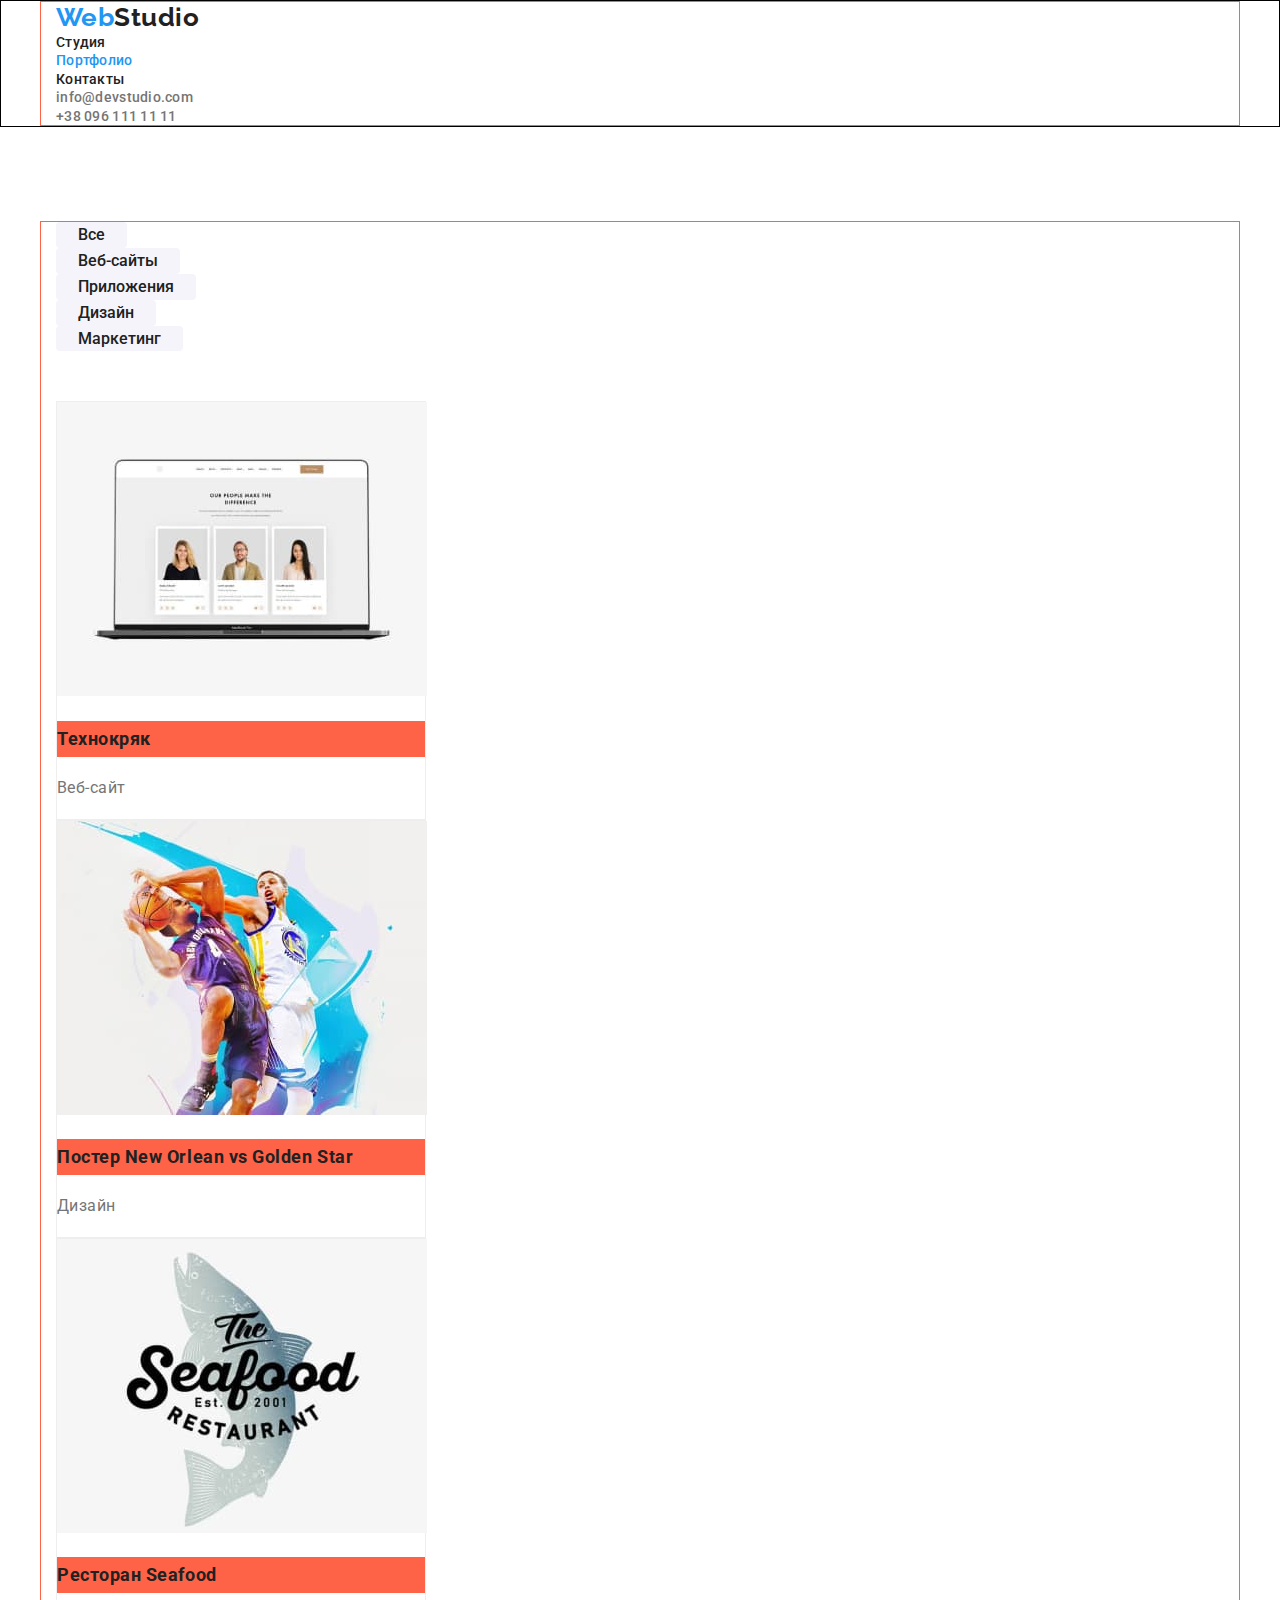
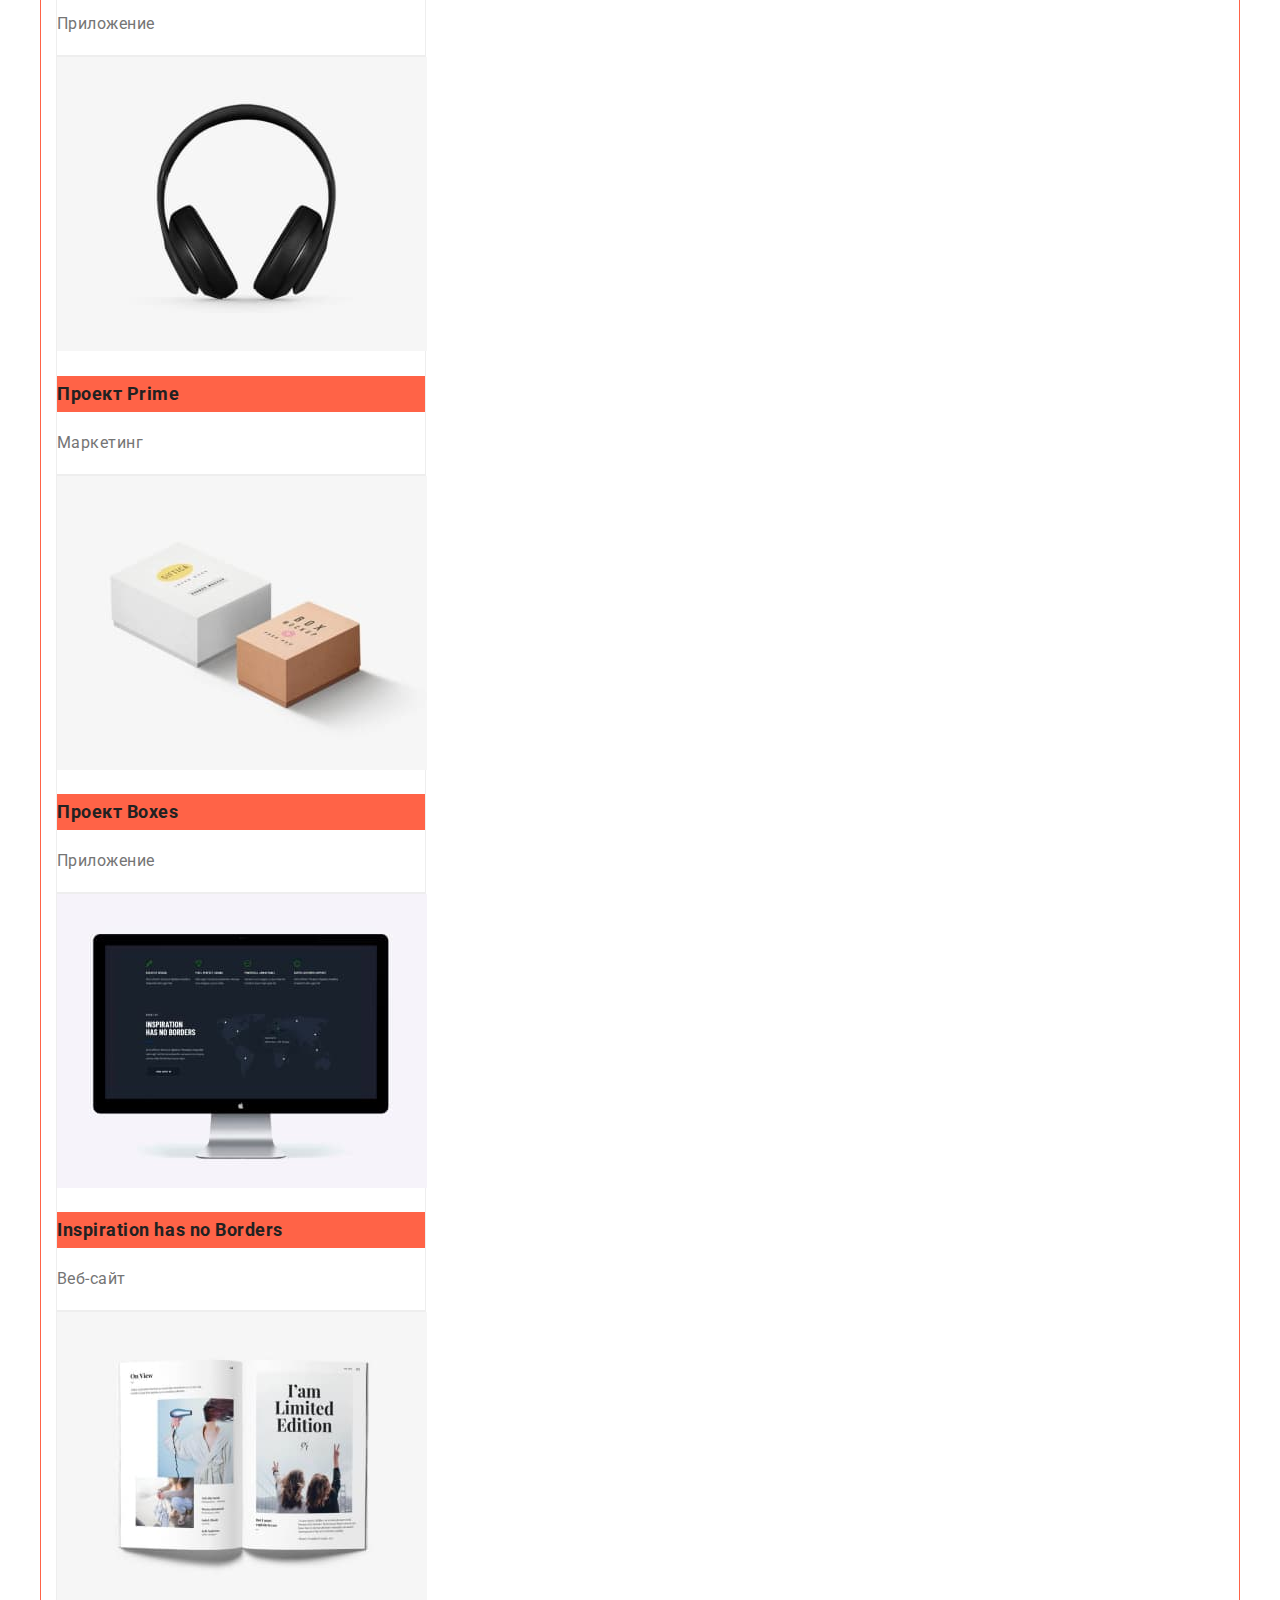
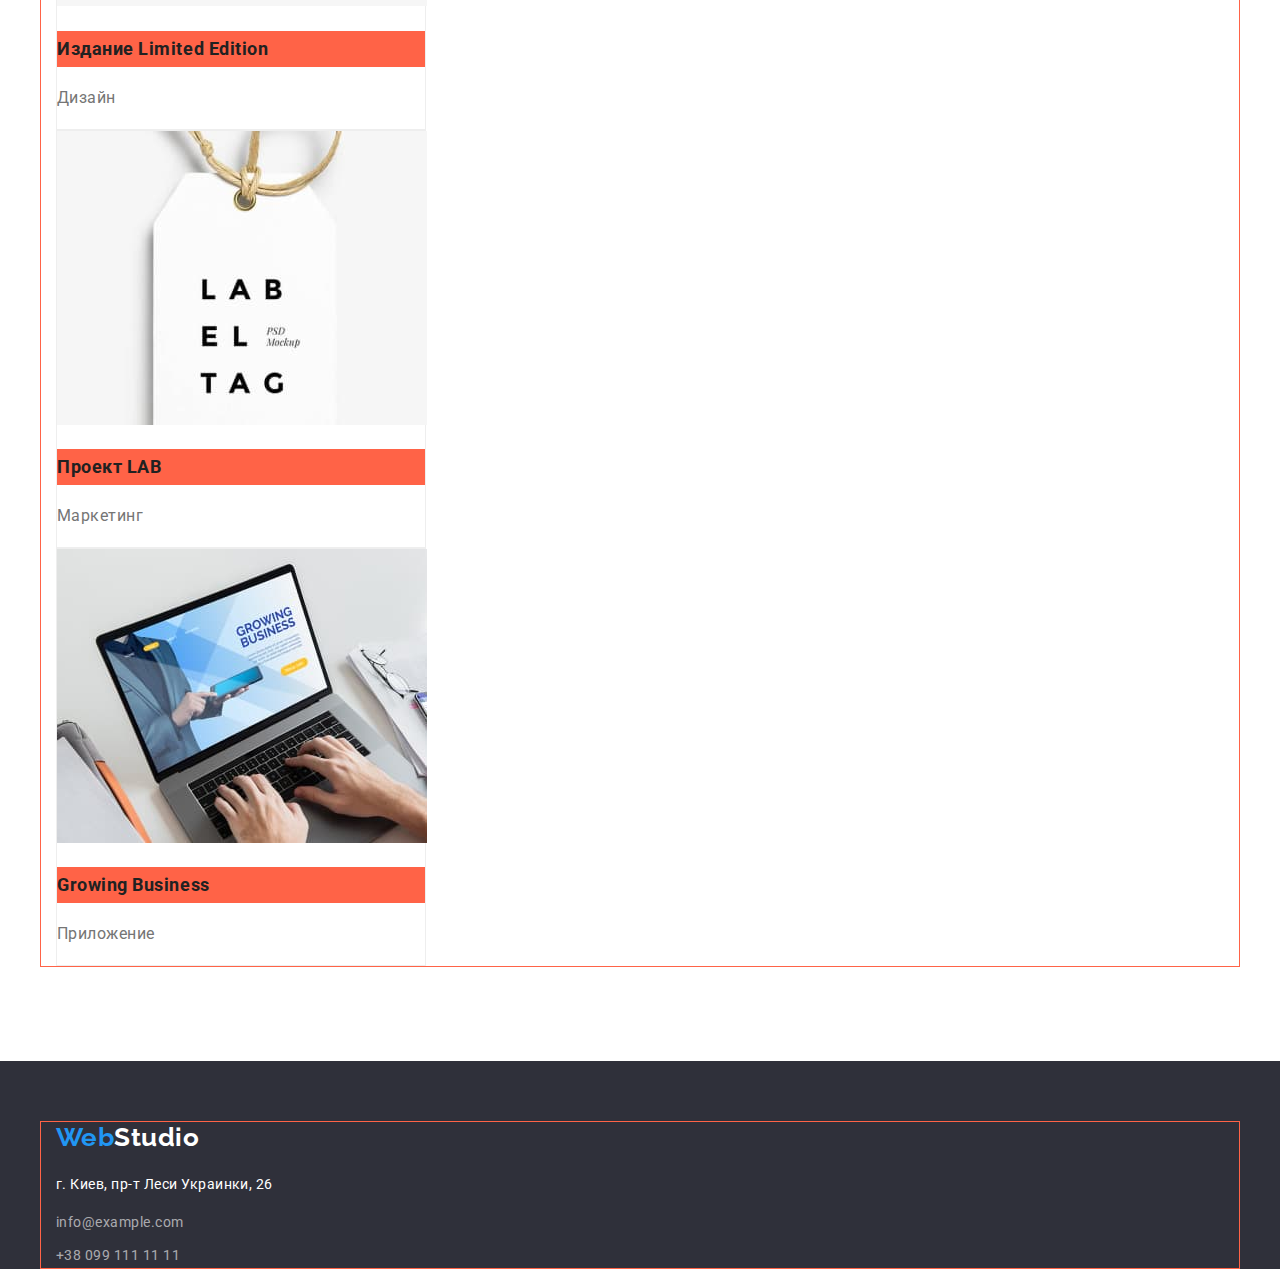
==== portfolio.html @ c195ea08 "Without flexbox" ====
<!DOCTYPE html>
<html lang="ru">
  <head>
    <meta charset="UTF-8" />
    <meta http-equiv="X-UA-Compatible" content="IE=edge" />
    <meta name="viewport" content="width=device-width, initial-scale=1.0" />
    <title>Document</title>
    <link rel="stylesheet" href="./css/styles.css" />
    <link
      href="https://fonts.googleapis.com/css2?family=Raleway:wght@700&family=Roboto:wght@400;500;700;900&display=swap"
      rel="stylesheet"
    />
    <link
      rel="stylesheet"
      href="https://cdnjs.cloudflare.com/ajax/libs/modern-normalize/1.1.0/modern-normalize.min.css"
    />
  </head>
  <body class="page-body">
    <header class="page-header">
      <div class="container">
        <nav>
          <a class="header-logo" href=""><span class="logo-blue">Web</span>Studio</a>
          <ul class="none-style-list">
            <li><a href="./index.html" class="nav-link">Студия</a></li>
            <li><a href="./portfolio.html" class="nav-link-current">Портфолио</a></li>
            <li><a href="" class="nav-link">Контакты</a></li>
          </ul>
        </nav>
        <ul class="none-style-list">
          <li><a class="header-contact" href="mailto:info@devstudio.com">info@devstudio.com</a></li>
          <li><a class="header-contact" href="tel:+380961111111">+38 096 111 11 11</a></li>
        </ul>
      </div>
    </header>
    <main>
      <section class="section">
        <div class="container">
          <ul class="none-style-list">
            <li><button type="button" class="button-portfolio">Все</button></li>
            <li><button type="button" class="button-portfolio">Веб-сайты</button></li>
            <li><button type="button" class="button-portfolio">Приложения</button></li>
            <li><button type="button" class="button-portfolio">Дизайн</button></li>
            <li><button type="button" class="button-portfolio">Маркетинг</button></li>
          </ul>
          <ul class="portfolio-list">
            <li class="portfolio-list-item">
              <a class="portfolio-link" href=""
                ><img src="./images/projects/techcrack.jpg" alt="project1" width="370" />
                <h3 class="portfolio-title">Технокряк</h3>
                <p class="portfolio-text">Веб-сайт</p></a
              >
            </li>
            <li class="portfolio-list-item">
              <a class="portfolio-link" href=""
                ><img
                  src="./images/projects/new-orlean-vs-golden-star.jpg"
                  alt="project2"
                  width="370"
                />
                <h3 class="portfolio-title">Постер New Orlean vs Golden Star</h3>
                <p class="portfolio-text">Дизайн</p></a
              >
            </li>
            <li class="portfolio-list-item">
              <a class="portfolio-link" href=""
                ><img src="./images/projects/seafood.jpg" alt="project3" width="370" />
                <h3 class="portfolio-title">Ресторан Seafood</h3>
                <p class="portfolio-text">Приложение</p>
              </a>
            </li>
            <li class="portfolio-list-item"> 
              <a class="portfolio-link" href=""
                ><img src="./images/projects/prime.jpg" alt="project4" width="370" />
                <h3 class="portfolio-title">Проект Prime</h3>
                <p class="portfolio-text">Маркетинг</p></a
              >
            </li>
            <li class="portfolio-list-item">
              <a class="portfolio-link" href=""
                ><img src="./images/projects/boxes.jpg" alt="project5" width="370" />
                <h3 class="portfolio-title">Проект Boxes</h3>
                <p class="portfolio-text">Приложение</p></a
              >
            </li>
            <li class="portfolio-list-item">
              <a class="portfolio-link" href=""
                ><img
                  src="./images/projects/inspiration-has-no-borders.jpg"
                  alt="project6"
                  width="370"
                />
                <h3 class="portfolio-title">Inspiration has no Borders</h3>
                <p class="portfolio-text">Веб-сайт</p></a
              >
            </li>
            <li class="portfolio-list-item">
              <a class="portfolio-link" href=""
                ><img src="./images/projects/limited-edition.jpg" alt="project7" width="370" />
                <h3 class="portfolio-title">Издание Limited Edition</h3>
                <p class="portfolio-text">Дизайн</p></a
              >
            </li>
            <li class="portfolio-list-item">
              <a class="portfolio-link" href=""
                ><img src="./images/projects/lab.jpg" alt="project8" width="370" />
                <h3 class="portfolio-title">Проект LAB</h3>
                <p class="portfolio-text">Маркетинг</p></a
              >
            </li>
            <li class="portfolio-list-item">
              <a class="portfolio-link" href=""
                ><img src="./images/projects/growing-busines.jpg" alt="project9" width="370" />
                <h3 class="portfolio-title">Growing Business</h3>
                <p class="portfolio-text">Приложение</p></a
              >
            </li>
          </ul>
        </div>
      </section>
    </main>
    <footer class="footer">
      <div class="container">
        <a class="footer-logo" href=""><span class="logo-blue">Web</span>Studio</a>
        <address class="footer-adress">
          <p>г. Киев, пр-т Леси Украинки, 26</p>
          <ul class="footer-list">
            <li class="footer-list-item">
              <a href="mailto:info@example.com" class="footer-adress-contact">info@example.com</a>
            </li>
            <li class="footer-list-item">
              <a href="tel:+380991111111" class="footer-adress-contact">+38 099 111 11 11</a>
            </li>
          </ul>
        </address>
    </footer>
  </body>
</html>
---- css/styles.css ----
/* основний колір тексту 212121 */
/* колір посилань та параграфів 757575 */
/* колір акценту 2196F3 */
/* колір кнопки 188CE8 */
/* текст в мейні та футері FFFFFF */
/* колір фону мейна та футера 2F303A */
/* колір фону секція 2 F5F4FA */
:root{
    --primary-text-color: #212121;
    --secondary-text-color: #757575;
    --accent-color: #2196F3;
    --negative-color: #fff;
    --dark-background: #2F303A;
    --footer-opacity: rgba(255, 255, 255, 0.6);
    --button-hover: #188CE8;
    --light-background: #f5f4fa;
}

/* global */
.page-body {
    font-family: Roboto, sans-serif;
    letter-spacing: 0.03em;
      
    background-color: var(--negative-color);
    color: var(--primary-text-color);
}

.container,
.container-work{
    margin: 0 auto;
    width: 1200px;
    padding-left: 15px;
    padding-right: 15px;
    border: 1px solid tomato;
}

.none-style-list,
.work-list,
.team-list,
.footer-list,
.portfolio-list{
    margin: 0px 0px;
    padding: 0px 0px;
    list-style: none;
}

.section,
.team-section{
    padding-top: 94px;
    padding-bottom: 94px;
}

/* header */
.page-header{
    border: 1px solid #000000;
}

.header-logo,
.footer-logo {
    font-family: 'Raleway';
    font-weight: 700;
    font-size: 26px;
    line-height: 1.19;
    color: var(--primary-text-color);
    text-decoration: none;    
}

.logo-blue {
    color: var(--accent-color);
}

.nav-link,
.nav-link-current {
    font-weight: 500;
    font-size: 14px;
    line-height: 1.14;
    letter-spacing: 0.02em;
    color: var(--primary-text-color);
    text-decoration: none;
}

.header-contact {
    font-weight: 500;
    font-size: 14px;
    line-height: 1.14;
    letter-spacing: 0.02em;
    color: var(--secondary-text-color);
    text-decoration: none;
}

.nav-link:hover, 
.nav-link:focus,
.header-contact:hover,
.header-contact:focus,
.nav-link-current{
    color: var(--accent-color);
}

/*main*/
.hero{
        background-color: var(--dark-background);
        height: 600px;
}

.container-hero{
    margin: auto;
    width: 696px;
    text-align: center;
    border: 1px solid tomato;
}

.hero-title{
    margin-top: 200px;
    margin-bottom: 0px;

    font-weight: 900;
    font-size: 44px;
    line-height: 1.36;
    letter-spacing: 0.06em;
    text-transform: uppercase;
    color: var(--negative-color)
}

.button-studio{
    padding: 10px 32px;
    margin-top: 30px;
    box-shadow: 0px 4px 4px rbga(0, 0, 0, 0.15);
    border-radius: 4px;
    border-color: var(--accent-color);

    font-weight: 700;
    font-size: 16px;
    line-height: 1.87;
    letter-spacing: 0.06em;
    color: var(--negative-color);
    background-color: var(--accent-color);
    cursor: pointer;
}

.button-studio:hover,
.button-studio:focus{
    background-color: var(--button-hover);
    border-color: var(--button-hover);
}

/* section лозунги */

.container-work{
    padding-top: 94px ;
}

.features-title{
    margin: 0px;

    font-weight: 700;
    font-size: 14px;
    line-height: 1.2;
    text-transform: uppercase;
}

.features-text{
    margin-bottom: 0px;
    margin-top: 10px;
    width: 270px;

    font-size: 14px;
    line-height: 1.71;
    color: var(--secondary-text-color);
}

/* section зайняття */

.work-list,
.team-list{
    margin-top: 50px;
}

.work-title,
.team-title{
    margin: 0px;

    font-weight: 700;
    font-size: 36px;
    line-height: 1.16;
}


/* section команда */
.team-section{
    background-color: var(--light-background) ;
}

.team-member{
    width: 270px;
    padding-bottom: 30px;

    box-shadow: 0px 1px 3px rgba(0, 0, 0, 0.12), 0px 1px 1px rgba(0, 0, 0, 0.14), 0px 2px 1px rgba(0, 0, 0, 0.2);
    border-radius: 0px 0px 4px 4px;
    background-color: var(--negative-color);
}

.team-member-name{
    margin-top: 30px;
    margin-bottom: 0;

    font-weight: 500;
    font-size: 16px;
    line-height: 1.18;
}

.team-position{
    margin-top: 10px;
    margin-bottom: 0;

    font-size: 16px;
    line-height: 1.18;
    color: var(--secondary-text-color);
}

/* portfolio */

.button-portfolio {
    padding: 0px 22px;
    border: transparent;
    border-radius: 4px;
    
    font-weight: 500;
    font-size: 16px;
    line-height: 1.62;
    color: var(--primary-text-color);
    background-color: var(--light-background);
    cursor: pointer;
}

.button-portfolio:hover,
.button-portfolio:focus {
    box-shadow: 0px 3px 1px rgba(0, 0, 0, 0.1),
                0px 1px 2px rgba(0, 0, 0, 0.08),
                0px 2px 2px rgba(0, 0, 0, 0.12);
    color: var(--negative-color);
    background-color: var(--accent-color);
}

.portfolio-link{
    text-decoration-line: none;
}

.portfolio-list{
    margin-top: 50px;
}

.portfolio-list-item{
    width: 370px;
    border: 1px solid #EEEEEE;
}

.portfolio-title{
    margin-top: 20px;
    margin-bottom: 0px;

    font-weight: 700;
    font-size: 18px;
    line-height: 2;
    letter-spacing: 0.03em;
    color: var(--primary-text-color);
    background-color: tomato;
}

.portfolio-text{
    font-size: 16px;
    line-height: 1.87;
    color: var(--secondary-text-color);
}
/* footer */
.footer{
    padding-top: 60px;
    background-color: var(--dark-background);
}

.footer-logo{
    margin-top: 30px;

    color: var(--negative-color);
    text-decoration: none;
}

.footer-adress{
    margin-top: 20px;
    margin-bottom: 0px;

    font-size: 14px;
    line-height: 1.71;
    font-style: normal;
    color: var(--negative-color);

}

/* .footer-adress-street{
    margin-top: 20px;
    margin-bottom: 0;
} */

.footer-list-item{
    margin-top: 9px;
}

.footer-adress-contact{
    color: var(--footer-opacity);
    text-decoration: none;
    font-style: normal;
}

.footer-adress-contact:hover,
.footer-adress-contact:active {
    color: var(--accent-color)
}
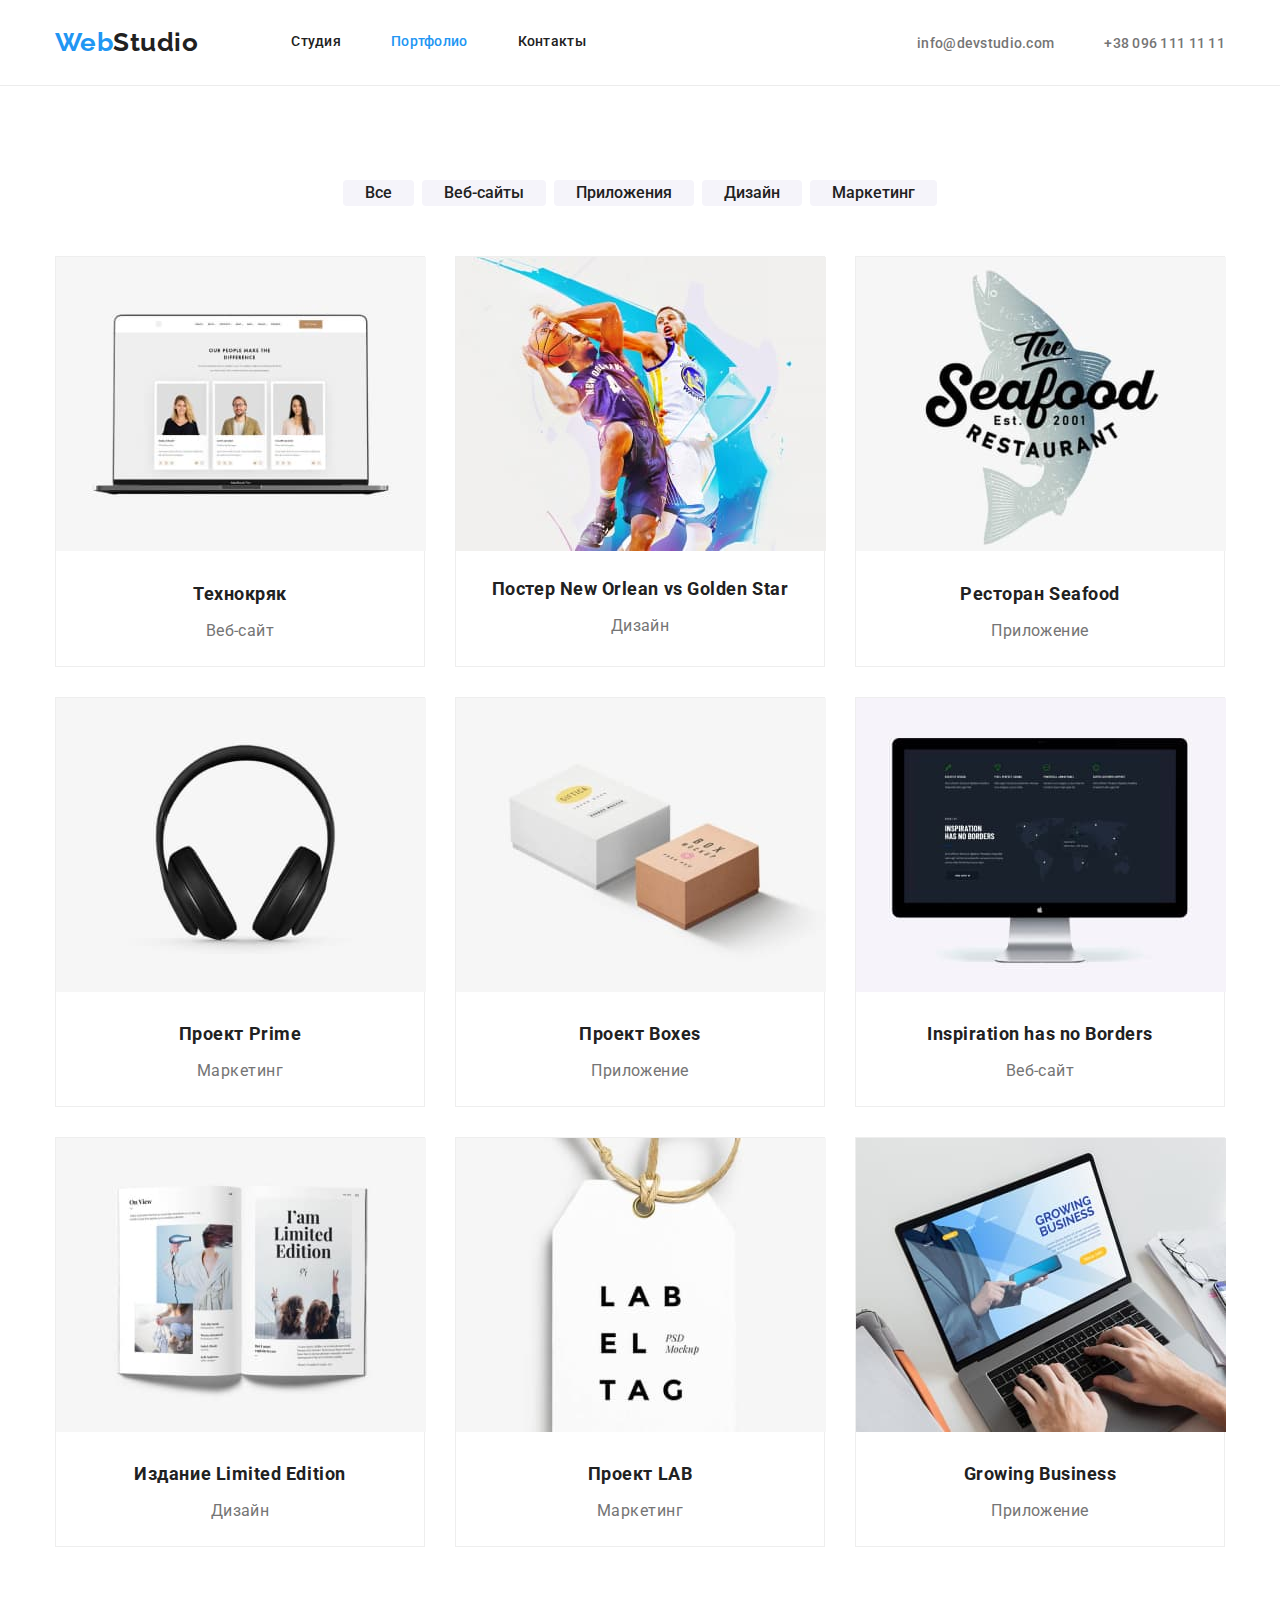
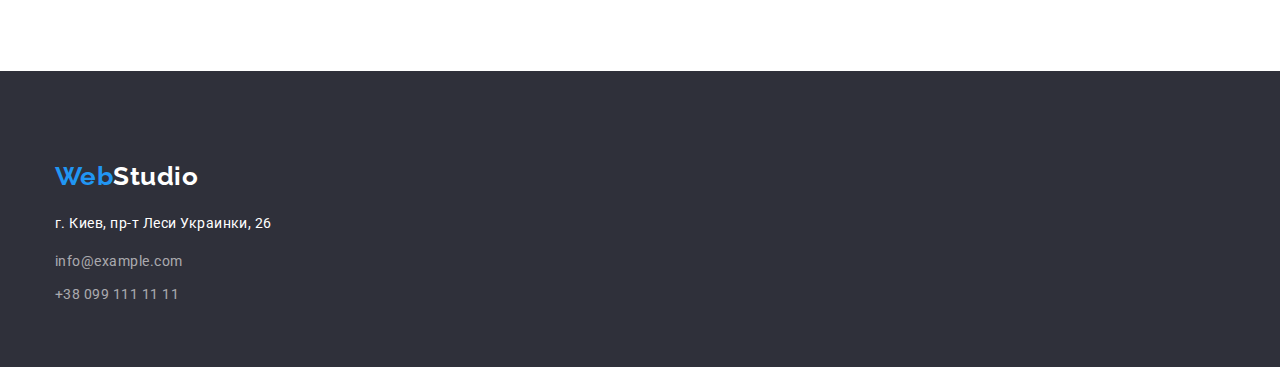
==== commit ecae2438: "На перевірку ДЗ №3" ====
--- a/portfolio.html
+++ b/portfolio.html
@@ -17,30 +17,30 @@
   </head>
   <body class="page-body">
     <header class="page-header">
-      <div class="container">
-        <nav>
+      <div class="container header-container">
+        <nav class="header-nav">
           <a class="header-logo" href=""><span class="logo-blue">Web</span>Studio</a>
-          <ul class="none-style-list">
-            <li><a href="./index.html" class="nav-link">Студия</a></li>
-            <li><a href="./portfolio.html" class="nav-link-current">Портфолио</a></li>
-            <li><a href="" class="nav-link">Контакты</a></li>
+          <ul class="header-nav-list"">
+            <li class="header-nav-list-item"><a href="./index.html" class="nav-link">Студия</a></li>
+            <li class="header-nav-list-item"><a href="./portfolio.html" class="nav-link-current">Портфолио</a></li>
+            <li class="header-nav-list-item"><a href="" class="nav-link">Контакты</a></li>
           </ul>
         </nav>
-        <ul class="none-style-list">
-          <li><a class="header-contact" href="mailto:info@devstudio.com">info@devstudio.com</a></li>
-          <li><a class="header-contact" href="tel:+380961111111">+38 096 111 11 11</a></li>
+        <ul class="header-list">
+          <li class="header-list-item"><a class="header-contact" href="mailto:info@devstudio.com">info@devstudio.com</a></li>
+          <li class="header-list-item"><a class="header-contact" href="tel:+380961111111">+38 096 111 11 11</a></li>
         </ul>
       </div>
     </header>
     <main>
       <section class="section">
         <div class="container">
-          <ul class="none-style-list">
-            <li><button type="button" class="button-portfolio">Все</button></li>
-            <li><button type="button" class="button-portfolio">Веб-сайты</button></li>
-            <li><button type="button" class="button-portfolio">Приложения</button></li>
-            <li><button type="button" class="button-portfolio">Дизайн</button></li>
-            <li><button type="button" class="button-portfolio">Маркетинг</button></li>
+          <ul class="portfolio-buttons-list">
+            <li class="portfolio-buttons-item"><button type="button" class="button-portfolio">Все</button></li>
+            <li class="portfolio-buttons-item"><button type="button" class="button-portfolio">Веб-сайты</button></li>
+            <li class="portfolio-buttons-item"><button type="button" class="button-portfolio">Приложения</button></li>
+            <li class="portfolio-buttons-item"><button type="button" class="button-portfolio">Дизайн</button></li>
+            <li class="portfolio-buttons-item"><button type="button" class="button-portfolio">Маркетинг</button></li>
           </ul>
           <ul class="portfolio-list">
             <li class="portfolio-list-item">
@@ -52,7 +52,7 @@
             </li>
             <li class="portfolio-list-item">
               <a class="portfolio-link" href=""
-                ><img
+                ><img class="portfolio-img"
                   src="./images/projects/new-orlean-vs-golden-star.jpg"
                   alt="project2"
                   width="370"
@@ -119,7 +119,7 @@
       </section>
     </main>
     <footer class="footer">
-      <div class="container">
+      <div class="footer-container">
         <a class="footer-logo" href=""><span class="logo-blue">Web</span>Studio</a>
         <address class="footer-adress">
           <p>г. Киев, пр-т Леси Украинки, 26</p>
@@ -132,6 +132,7 @@
             </li>
           </ul>
         </address>
+      </div>
     </footer>
   </body>
 </html>
--- a/css/styles.css
+++ b/css/styles.css
@@ -26,18 +26,23 @@
 }
 
 .container,
-.container-work{
+.work-container,
+.footer-container{
     margin: 0 auto;
     width: 1200px;
-    padding-left: 15px;
-    padding-right: 15px;
-    border: 1px solid tomato;
+    padding: 0 15px;
+    text-align: center;
+    /* border: 1px solid tomato; */
 }
 
 .none-style-list,
+.header-nav-list,
+.header-list,
+.features-list,
 .work-list,
 .team-list,
 .footer-list,
+.portfolio-buttons-list,
 .portfolio-list{
     margin: 0px 0px;
     padding: 0px 0px;
@@ -52,7 +57,24 @@
 
 /* header */
 .page-header{
-    border: 1px solid #000000;
+    border-bottom: 1px solid #ececec;
+}
+
+.header-container{
+    display: flex;
+    align-items: center;
+    justify-content: space-between;
+}
+
+.header-nav,
+.header-nav-list,
+.header-list {
+    display: flex;
+}
+
+.header-logo{
+    display: flex;
+    align-items: center;;
 }
 
 .header-logo,
@@ -69,6 +91,10 @@
     color: var(--accent-color);
 }
 
+.header-nav-list {
+    margin-left: 93px;
+}
+
 .nav-link,
 .nav-link-current {
     font-weight: 500;
@@ -78,8 +104,21 @@
     color: var(--primary-text-color);
     text-decoration: none;
 }
+.header-nav-list-item{
+    margin-top: 32px;
+    margin-bottom: 35px;
+}
+
+.header-list-item:not(:first-child),
+.header-nav-list-item:not(:first-child){
+    margin-left: 50px;
+}
 
 .header-contact {
+    /* display: block;
+    margin-top: 32px;
+    margin-bottom: 32px; */
+
     font-weight: 500;
     font-size: 14px;
     line-height: 1.14;
@@ -103,15 +142,17 @@
 }
 
 .container-hero{
-    margin: auto;
+    padding-top: 200px;
+    margin-left: auto;
+    margin-right: auto;
     width: 696px;
     text-align: center;
-    border: 1px solid tomato;
+    /* border: 1px solid tomato; */
 }
 
 .hero-title{
-    margin-top: 200px;
-    margin-bottom: 0px;
+    /* margin-top: 200px;
+    margin-bottom: 0px; */
 
     font-weight: 900;
     font-size: 44px;
@@ -145,9 +186,15 @@
 
 /* section лозунги */
 
-.container-work{
-    padding-top: 94px ;
-}
+.features-list{
+    display: flex;
+    text-align: left;
+    justify-content: space-between;
+}
+
+/* .features-list-item:not(:first-child){
+    margin-left: 30px;
+} */
 
 .features-title{
     margin: 0px;
@@ -169,6 +216,14 @@
 }
 
 /* section зайняття */
+.work-container {
+    padding-top: 94px;
+}
+
+.work-list{
+    display: flex;
+    justify-content: space-between;
+}
 
 .work-list,
 .team-list{
@@ -190,6 +245,11 @@
     background-color: var(--light-background) ;
 }
 
+.team-list{
+    display: flex;
+    justify-content: space-between;
+}
+
 .team-member{
     width: 270px;
     padding-bottom: 30px;
@@ -218,6 +278,11 @@
 }
 
 /* portfolio */
+
+.portfolio-buttons-list{
+    display: flex;
+    justify-content: center;
+}
 
 .button-portfolio {
     padding: 0px 22px;
@@ -241,17 +306,31 @@
     background-color: var(--accent-color);
 }
 
+.portfolio-buttons-item:not(:first-child){
+    margin-left: 8px;
+}
+
 .portfolio-link{
+    display: block;
+
     text-decoration-line: none;
 }
 
+.portfolio-img{
+    display: block;
+}
+
 .portfolio-list{
+    display: flex;
+    flex-wrap: wrap;
+    justify-content: space-between;
     margin-top: 50px;
 }
 
 .portfolio-list-item{
     width: 370px;
     border: 1px solid #EEEEEE;
+    margin-bottom: 30px;
 }
 
 .portfolio-title{
@@ -263,22 +342,34 @@
     line-height: 2;
     letter-spacing: 0.03em;
     color: var(--primary-text-color);
-    background-color: tomato;
-}
-
+}
+.portfolio-title,
 .portfolio-text{
+    margin-left: 24px;
+    margin-right: 24px;
+}
+
+.portfolio-text{
+    margin-top: 4px;
+    margin-bottom: 20px;
+
     font-size: 16px;
     line-height: 1.87;
     color: var(--secondary-text-color);
 }
 /* footer */
 .footer{
-    padding-top: 60px;
+    padding: 60px 0;
     background-color: var(--dark-background);
+}
+
+.footer-container{
+    text-align: left;
 }
 
 .footer-logo{
     margin-top: 30px;
+    display: block;
 
     color: var(--negative-color);
     text-decoration: none;
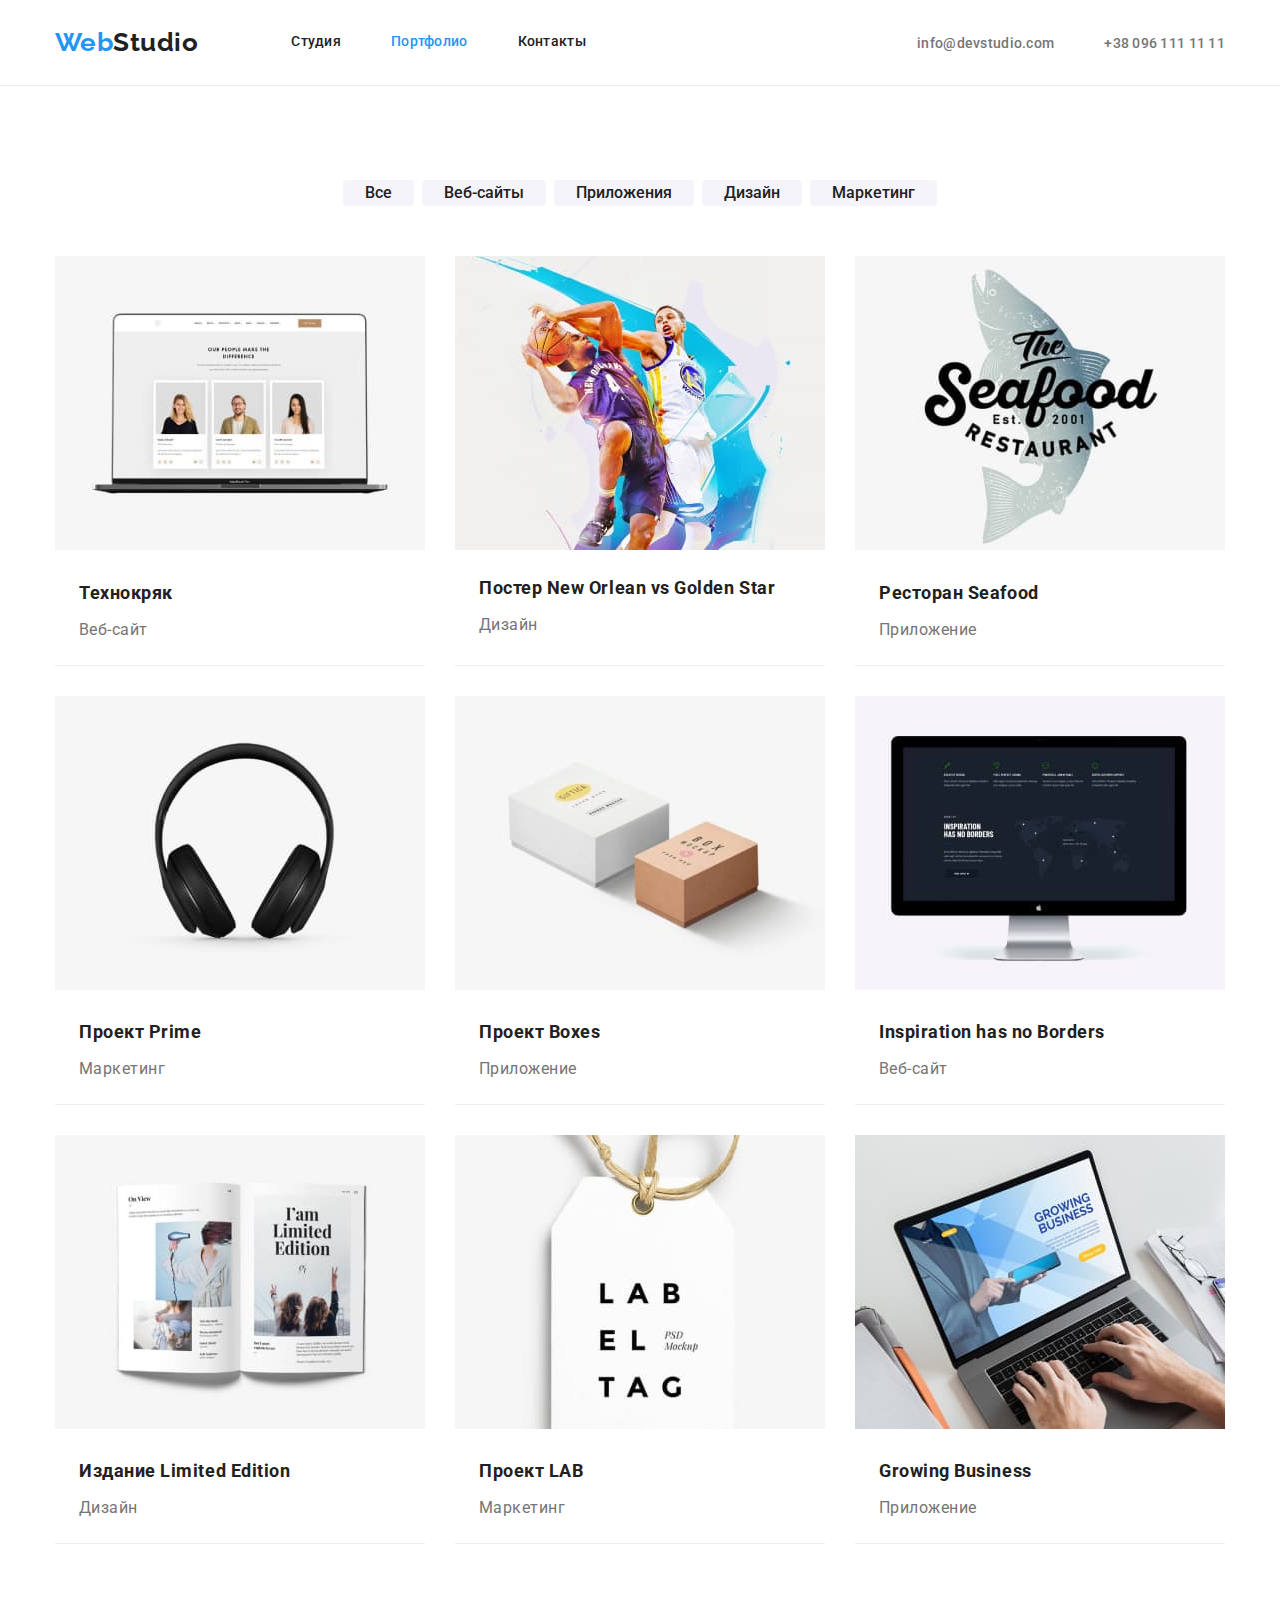
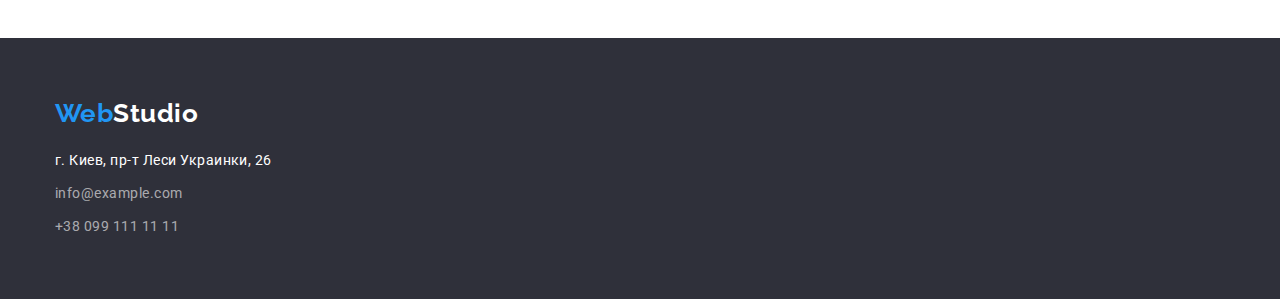
==== commit b1f16b79: "update" ====
--- a/portfolio.html
+++ b/portfolio.html
@@ -122,7 +122,7 @@
       <div class="footer-container">
         <a class="footer-logo" href=""><span class="logo-blue">Web</span>Studio</a>
         <address class="footer-adress">
-          <p>г. Киев, пр-т Леси Украинки, 26</p>
+          <p class="footer-adress-street">г. Киев, пр-т Леси Украинки, 26</p>
           <ul class="footer-list">
             <li class="footer-list-item">
               <a href="mailto:info@example.com" class="footer-adress-contact">info@example.com</a>
--- a/css/styles.css
+++ b/css/styles.css
@@ -63,7 +63,7 @@
 .header-container{
     display: flex;
     align-items: center;
-    justify-content: space-between;
+    /* justify-content: space-between; */
 }
 
 .header-nav,
@@ -104,6 +104,11 @@
     color: var(--primary-text-color);
     text-decoration: none;
 }
+
+.header-list{   
+    margin-left: auto;
+}
+
 .header-nav-list-item{
     margin-top: 32px;
     margin-bottom: 35px;
@@ -189,12 +194,12 @@
 .features-list{
     display: flex;
     text-align: left;
-    justify-content: space-between;
-}
-
-/* .features-list-item:not(:first-child){
+    /* justify-content: space-between; */
+}
+
+.features-list-item:not(:first-child){
     margin-left: 30px;
-} */
+}
 
 .features-title{
     margin: 0px;
@@ -222,7 +227,7 @@
 
 .work-list{
     display: flex;
-    justify-content: space-between;
+    /* justify-content: space-between; */
 }
 
 .work-list,
@@ -239,6 +244,9 @@
     line-height: 1.16;
 }
 
+.work-list-item:not(:first-child){
+    margin-left: 30px;
+}
 
 /* section команда */
 .team-section{
@@ -247,16 +255,21 @@
 
 .team-list{
     display: flex;
-    justify-content: space-between;
+    /* justify-content: space-between; */
 }
 
 .team-member{
     width: 270px;
     padding-bottom: 30px;
+    margin-left: 30px;
 
     box-shadow: 0px 1px 3px rgba(0, 0, 0, 0.12), 0px 1px 1px rgba(0, 0, 0, 0.14), 0px 2px 1px rgba(0, 0, 0, 0.2);
     border-radius: 0px 0px 4px 4px;
     background-color: var(--negative-color);
+}
+
+.team-member:nth-child(4n+1){
+    margin-left: 0px;
 }
 
 .team-member-name{
@@ -323,14 +336,26 @@
 .portfolio-list{
     display: flex;
     flex-wrap: wrap;
-    justify-content: space-between;
+    /* justify-content: space-between; */
     margin-top: 50px;
 }
 
 .portfolio-list-item{
+    text-align: left;
     width: 370px;
-    border: 1px solid #EEEEEE;
+    border-bottom: 1px solid #EEEEEE;
+    padding-bottom: 20px;
+    margin-left: 30px;
     margin-bottom: 30px;
+    
+}
+
+.portfolio-list-item:nth-child(3n+1){
+    margin-left: 0px;
+}
+
+.portfolio-list-item:nth-last-child(-n+3){
+    margin-bottom: 0px;
 }
 
 .portfolio-title{
@@ -351,7 +376,7 @@
 
 .portfolio-text{
     margin-top: 4px;
-    margin-bottom: 20px;
+    margin-bottom: 0px;
 
     font-size: 16px;
     line-height: 1.87;
@@ -368,7 +393,6 @@
 }
 
 .footer-logo{
-    margin-top: 30px;
     display: block;
 
     color: var(--negative-color);
@@ -377,7 +401,6 @@
 
 .footer-adress{
     margin-top: 20px;
-    margin-bottom: 0px;
 
     font-size: 14px;
     line-height: 1.71;
@@ -386,10 +409,9 @@
 
 }
 
-/* .footer-adress-street{
-    margin-top: 20px;
+.footer-adress-street{
     margin-bottom: 0;
-} */
+}
 
 .footer-list-item{
     margin-top: 9px;
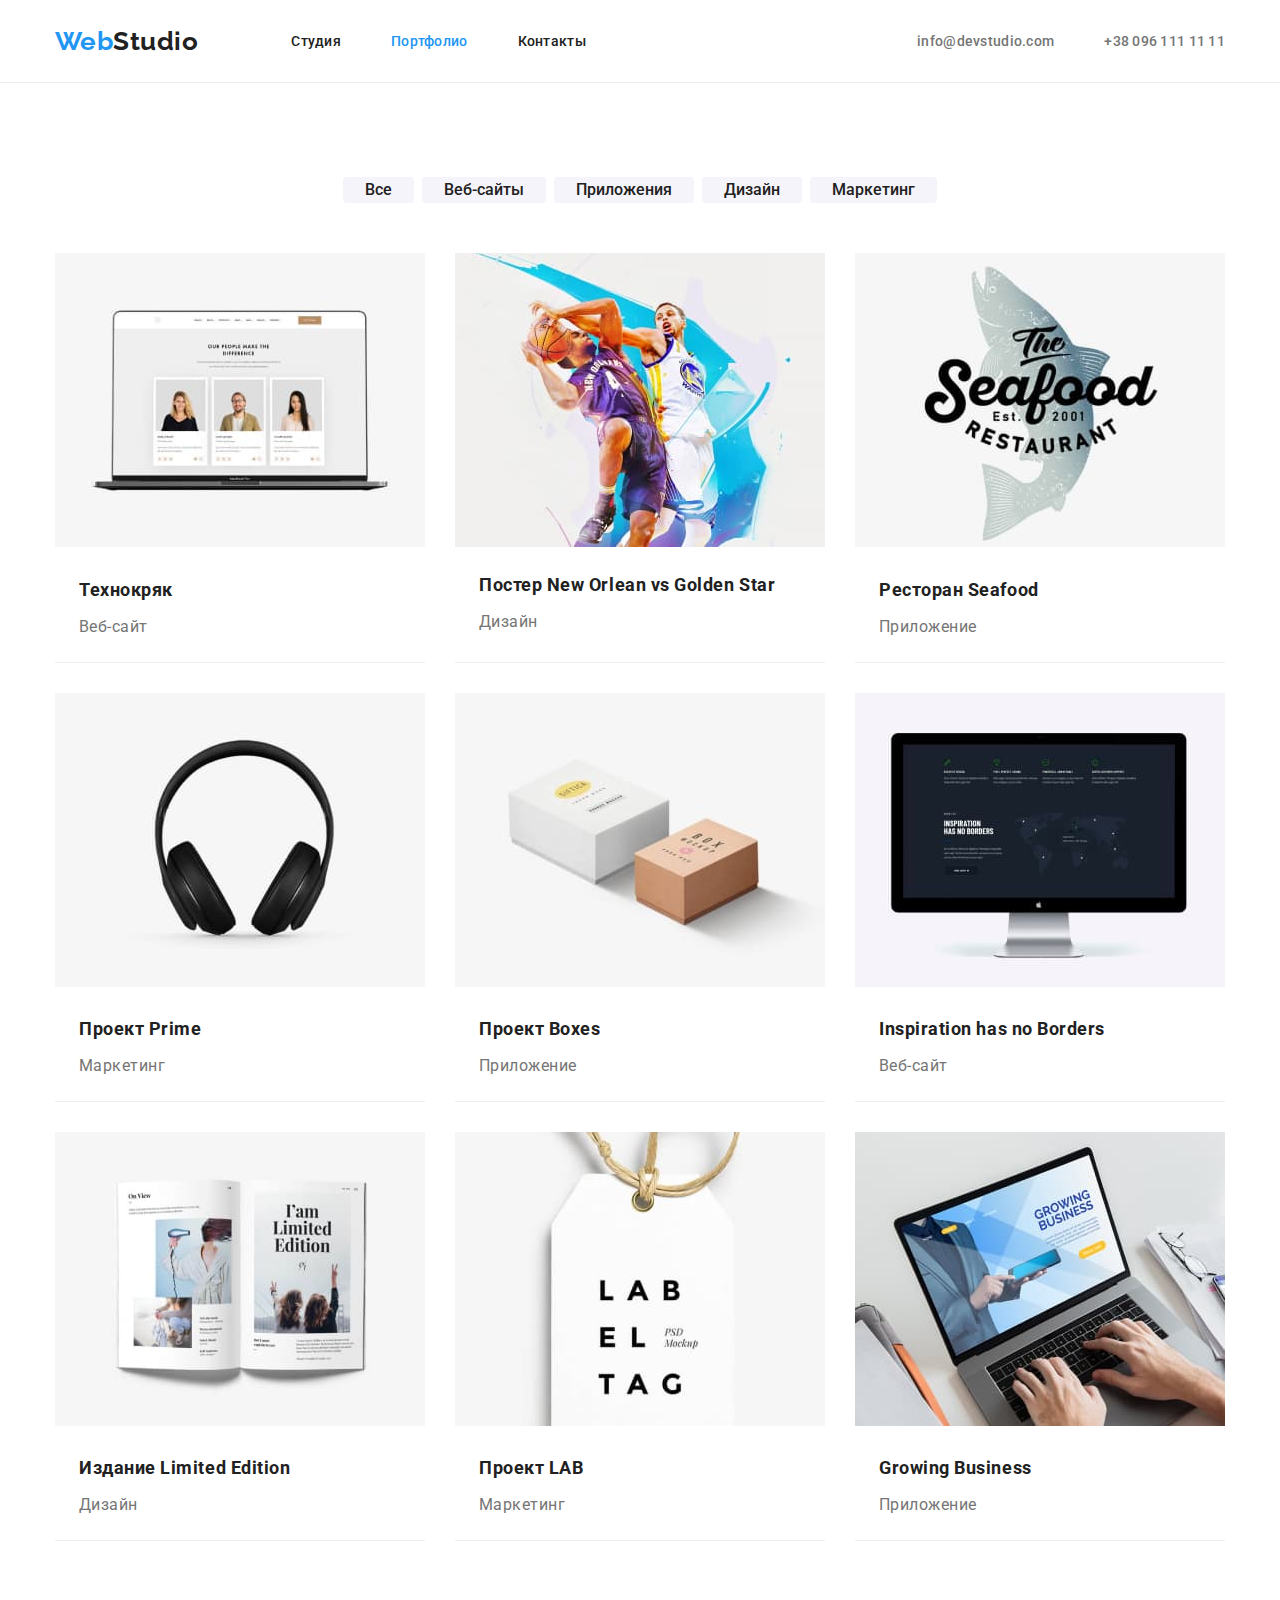
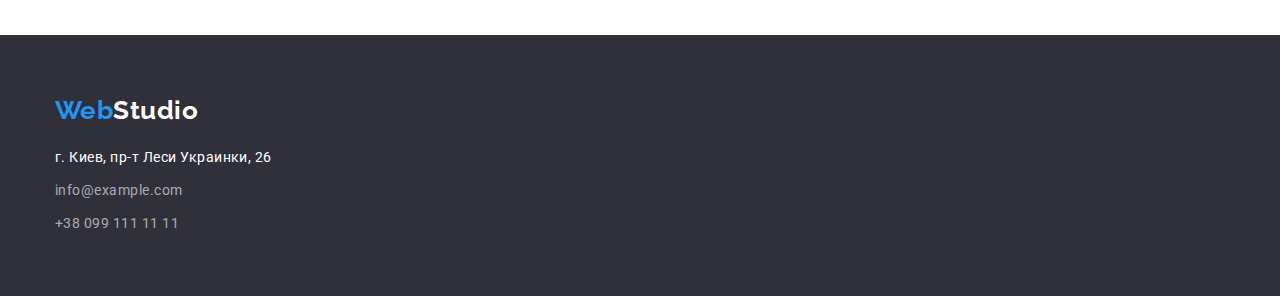
==== commit 12268cce: "checked" ====
--- a/portfolio.html
+++ b/portfolio.html
@@ -20,15 +20,21 @@
       <div class="container header-container">
         <nav class="header-nav">
           <a class="header-logo" href=""><span class="logo-blue">Web</span>Studio</a>
-          <ul class="header-nav-list"">
+          <ul class="header-nav-list">
             <li class="header-nav-list-item"><a href="./index.html" class="nav-link">Студия</a></li>
-            <li class="header-nav-list-item"><a href="./portfolio.html" class="nav-link-current">Портфолио</a></li>
+            <li class="header-nav-list-item">
+              <a href="./portfolio.html" class="nav-link-current">Портфолио</a>
+            </li>
             <li class="header-nav-list-item"><a href="" class="nav-link">Контакты</a></li>
           </ul>
         </nav>
         <ul class="header-list">
-          <li class="header-list-item"><a class="header-contact" href="mailto:info@devstudio.com">info@devstudio.com</a></li>
-          <li class="header-list-item"><a class="header-contact" href="tel:+380961111111">+38 096 111 11 11</a></li>
+          <li class="header-list-item">
+            <a class="header-contact" href="mailto:info@devstudio.com">info@devstudio.com</a>
+          </li>
+          <li class="header-list-item">
+            <a class="header-contact" href="tel:+380961111111">+38 096 111 11 11</a>
+          </li>
         </ul>
       </div>
     </header>
@@ -36,11 +42,21 @@
       <section class="section">
         <div class="container">
           <ul class="portfolio-buttons-list">
-            <li class="portfolio-buttons-item"><button type="button" class="button-portfolio">Все</button></li>
-            <li class="portfolio-buttons-item"><button type="button" class="button-portfolio">Веб-сайты</button></li>
-            <li class="portfolio-buttons-item"><button type="button" class="button-portfolio">Приложения</button></li>
-            <li class="portfolio-buttons-item"><button type="button" class="button-portfolio">Дизайн</button></li>
-            <li class="portfolio-buttons-item"><button type="button" class="button-portfolio">Маркетинг</button></li>
+            <li class="portfolio-buttons-item">
+              <button type="button" class="button-portfolio">Все</button>
+            </li>
+            <li class="portfolio-buttons-item">
+              <button type="button" class="button-portfolio">Веб-сайты</button>
+            </li>
+            <li class="portfolio-buttons-item">
+              <button type="button" class="button-portfolio">Приложения</button>
+            </li>
+            <li class="portfolio-buttons-item">
+              <button type="button" class="button-portfolio">Дизайн</button>
+            </li>
+            <li class="portfolio-buttons-item">
+              <button type="button" class="button-portfolio">Маркетинг</button>
+            </li>
           </ul>
           <ul class="portfolio-list">
             <li class="portfolio-list-item">
@@ -52,7 +68,8 @@
             </li>
             <li class="portfolio-list-item">
               <a class="portfolio-link" href=""
-                ><img class="portfolio-img"
+                ><img
+                  class="portfolio-img"
                   src="./images/projects/new-orlean-vs-golden-star.jpg"
                   alt="project2"
                   width="370"
@@ -68,7 +85,7 @@
                 <p class="portfolio-text">Приложение</p>
               </a>
             </li>
-            <li class="portfolio-list-item"> 
+            <li class="portfolio-list-item">
               <a class="portfolio-link" href=""
                 ><img src="./images/projects/prime.jpg" alt="project4" width="370" />
                 <h3 class="portfolio-title">Проект Prime</h3>
--- a/css/styles.css
+++ b/css/styles.css
@@ -26,6 +26,7 @@
 }
 
 .container,
+.header-container,
 .work-container,
 .footer-container{
     margin: 0 auto;
@@ -111,8 +112,13 @@
 
 .header-nav-list-item{
     margin-top: 32px;
-    margin-bottom: 35px;
-}
+    margin-bottom: 32px;
+}
+
+/* .header-list-item{
+    margin-top: 32px;
+    margin-bottom: 32px;
+} */
 
 .header-list-item:not(:first-child),
 .header-nav-list-item:not(:first-child){
@@ -120,10 +126,6 @@
 }
 
 .header-contact {
-    /* display: block;
-    margin-top: 32px;
-    margin-bottom: 32px; */
-
     font-weight: 500;
     font-size: 14px;
     line-height: 1.14;
@@ -143,11 +145,11 @@
 /*main*/
 .hero{
         background-color: var(--dark-background);
-        height: 600px;
 }
 
 .container-hero{
     padding-top: 200px;
+    padding-bottom: 200px;
     margin-left: auto;
     margin-right: auto;
     width: 696px;
@@ -156,8 +158,8 @@
 }
 
 .hero-title{
-    /* margin-top: 200px;
-    margin-bottom: 0px; */
+    margin-top: 0px;
+    margin-bottom: 0px;
 
     font-weight: 900;
     font-size: 44px;
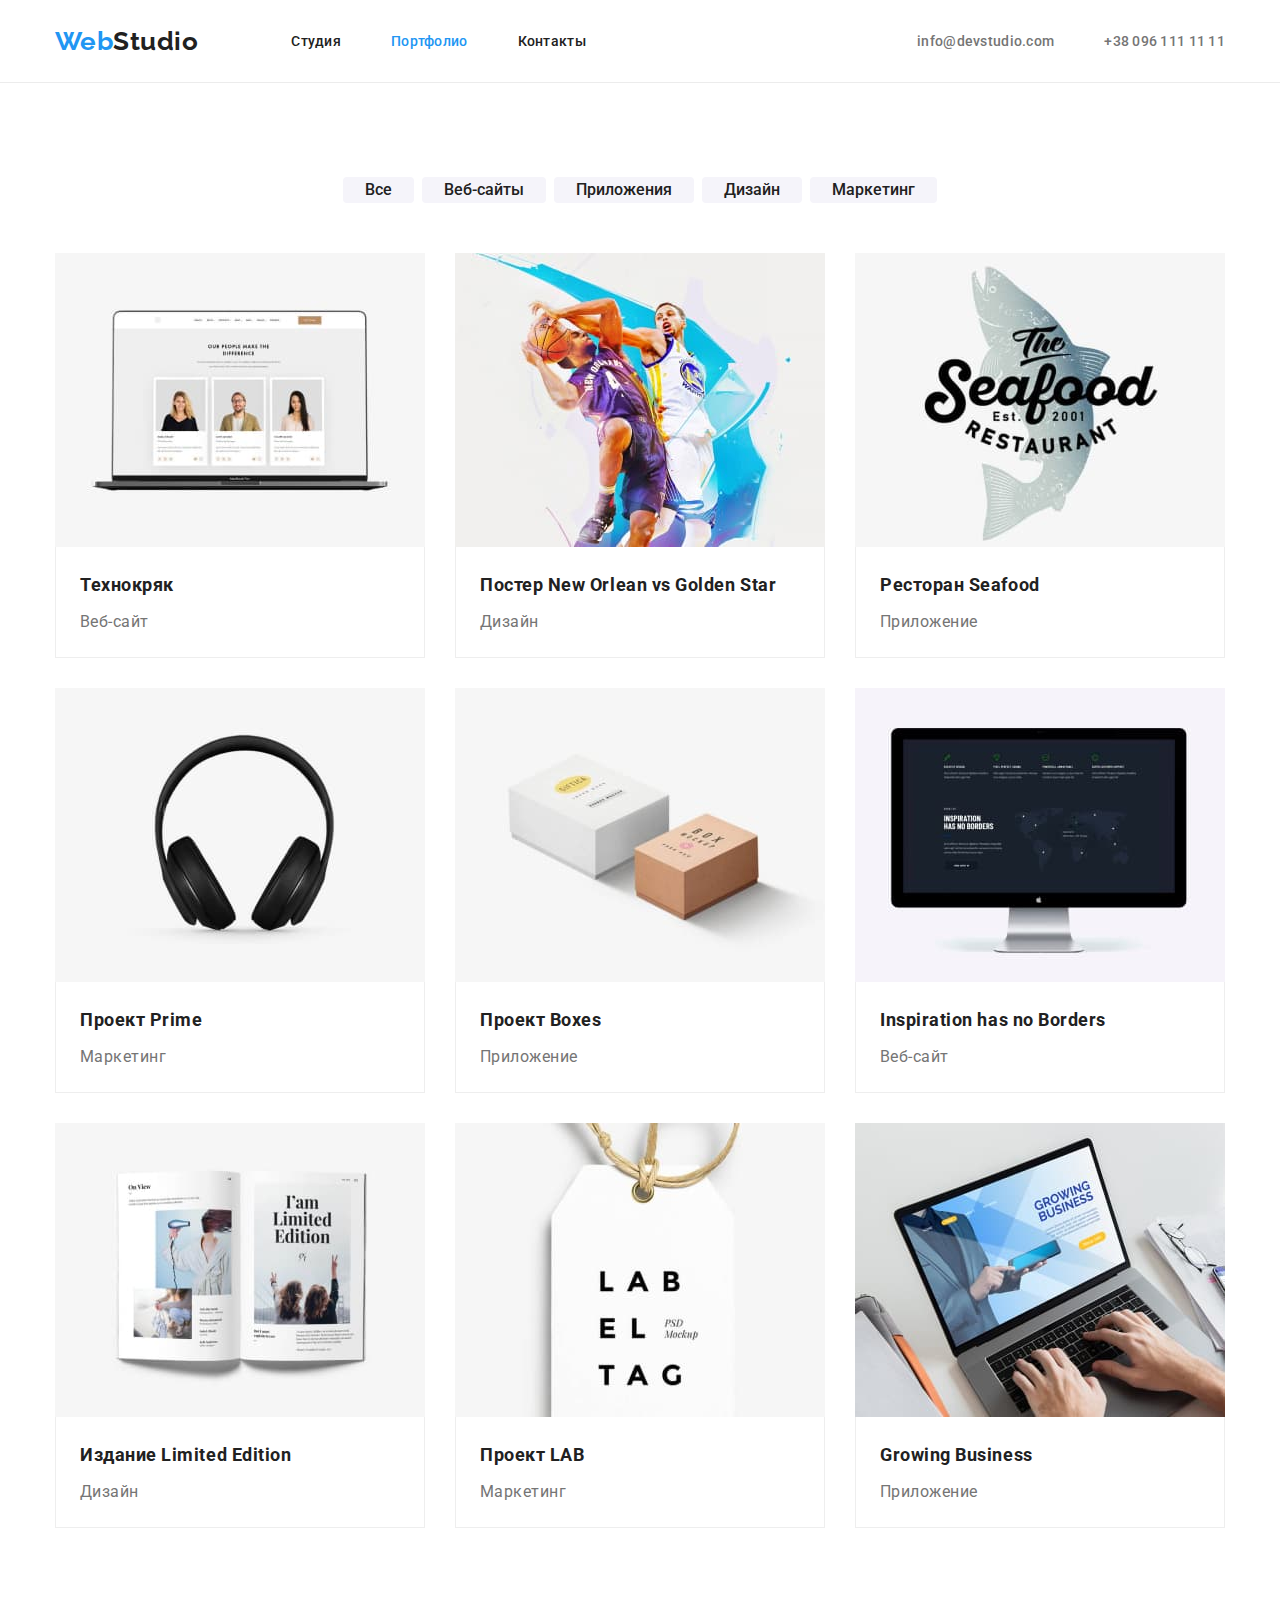
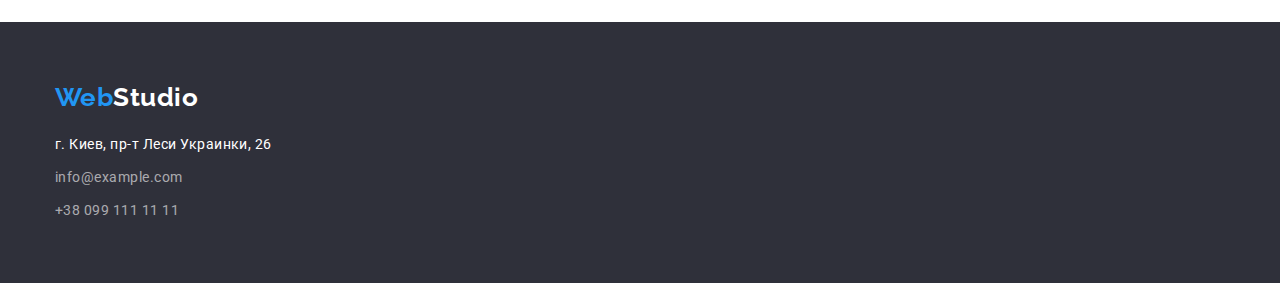
==== commit 398ea6e0: "portfolio borders" ====
--- a/portfolio.html
+++ b/portfolio.html
@@ -17,7 +17,7 @@
   </head>
   <body class="page-body">
     <header class="page-header">
-      <div class="container header-container">
+      <div class="header-container">
         <nav class="header-nav">
           <a class="header-logo" href=""><span class="logo-blue">Web</span>Studio</a>
           <ul class="header-nav-list">
@@ -61,10 +61,17 @@
           <ul class="portfolio-list">
             <li class="portfolio-list-item">
               <a class="portfolio-link" href=""
-                ><img src="./images/projects/techcrack.jpg" alt="project1" width="370" />
-                <h3 class="portfolio-title">Технокряк</h3>
-                <p class="portfolio-text">Веб-сайт</p></a
-              >
+                ><img
+                  class="portfolio-img"
+                  src="./images/projects/techcrack.jpg"
+                  alt="project1"
+                  width="370"
+                />
+                <div class="portfolio-list-border-box">
+                  <h3 class="portfolio-title">Технокряк</h3>
+                  <p class="portfolio-text">Веб-сайт</p>
+                </div>
+              </a>
             </li>
             <li class="portfolio-list-item">
               <a class="portfolio-link" href=""
@@ -74,62 +81,109 @@
                   alt="project2"
                   width="370"
                 />
-                <h3 class="portfolio-title">Постер New Orlean vs Golden Star</h3>
-                <p class="portfolio-text">Дизайн</p></a
-              >
-            </li>
-            <li class="portfolio-list-item">
-              <a class="portfolio-link" href=""
-                ><img src="./images/projects/seafood.jpg" alt="project3" width="370" />
-                <h3 class="portfolio-title">Ресторан Seafood</h3>
-                <p class="portfolio-text">Приложение</p>
-              </a>
-            </li>
-            <li class="portfolio-list-item">
-              <a class="portfolio-link" href=""
-                ><img src="./images/projects/prime.jpg" alt="project4" width="370" />
-                <h3 class="portfolio-title">Проект Prime</h3>
-                <p class="portfolio-text">Маркетинг</p></a
-              >
-            </li>
-            <li class="portfolio-list-item">
-              <a class="portfolio-link" href=""
-                ><img src="./images/projects/boxes.jpg" alt="project5" width="370" />
-                <h3 class="portfolio-title">Проект Boxes</h3>
-                <p class="portfolio-text">Приложение</p></a
-              >
-            </li>
-            <li class="portfolio-list-item">
-              <a class="portfolio-link" href=""
-                ><img
+                <div class="portfolio-list-border-box">
+                  <h3 class="portfolio-title">Постер New Orlean vs Golden Star</h3>
+                  <p class="portfolio-text">Дизайн</p>
+                </div>
+              </a>
+            </li>
+            <li class="portfolio-list-item">
+              <a class="portfolio-link" href=""
+                ><img
+                  class="portfolio-img"
+                  src="./images/projects/seafood.jpg"
+                  alt="project3"
+                  width="370"
+                />
+                <div class="portfolio-list-border-box">
+                  <h3 class="portfolio-title">Ресторан Seafood</h3>
+                  <p class="portfolio-text">Приложение</p>
+                </div>
+              </a>
+            </li>
+            <li class="portfolio-list-item">
+              <a class="portfolio-link" href=""
+                ><img
+                  class="portfolio-img"
+                  src="./images/projects/prime.jpg"
+                  alt="project4"
+                  width="370"
+                />
+                <div class="portfolio-list-border-box">
+                  <h3 class="portfolio-title">Проект Prime</h3>
+                  <p class="portfolio-text">Маркетинг</p>
+                </div>
+              </a>
+            </li>
+            <li class="portfolio-list-item">
+              <a class="portfolio-link" href=""
+                ><img
+                  class="portfolio-img"
+                  src="./images/projects/boxes.jpg"
+                  alt="project5"
+                  width="370"
+                />
+                <div class="portfolio-list-border-box">
+                  <h3 class="portfolio-title">Проект Boxes</h3>
+                  <p class="portfolio-text">Приложение</p>
+                </div>
+              </a>
+            </li>
+            <li class="portfolio-list-item">
+              <a class="portfolio-link" href=""
+                ><img
+                  class="portfolio-img"
                   src="./images/projects/inspiration-has-no-borders.jpg"
                   alt="project6"
                   width="370"
                 />
-                <h3 class="portfolio-title">Inspiration has no Borders</h3>
-                <p class="portfolio-text">Веб-сайт</p></a
-              >
-            </li>
-            <li class="portfolio-list-item">
-              <a class="portfolio-link" href=""
-                ><img src="./images/projects/limited-edition.jpg" alt="project7" width="370" />
-                <h3 class="portfolio-title">Издание Limited Edition</h3>
-                <p class="portfolio-text">Дизайн</p></a
-              >
-            </li>
-            <li class="portfolio-list-item">
-              <a class="portfolio-link" href=""
-                ><img src="./images/projects/lab.jpg" alt="project8" width="370" />
-                <h3 class="portfolio-title">Проект LAB</h3>
-                <p class="portfolio-text">Маркетинг</p></a
-              >
-            </li>
-            <li class="portfolio-list-item">
-              <a class="portfolio-link" href=""
-                ><img src="./images/projects/growing-busines.jpg" alt="project9" width="370" />
-                <h3 class="portfolio-title">Growing Business</h3>
-                <p class="portfolio-text">Приложение</p></a
-              >
+                <div class="portfolio-list-border-box">
+                  <h3 class="portfolio-title">Inspiration has no Borders</h3>
+                  <p class="portfolio-text">Веб-сайт</p>
+                </div>
+              </a>
+            </li>
+            <li class="portfolio-list-item">
+              <a class="portfolio-link" href=""
+                ><img
+                  class="portfolio-img"
+                  src="./images/projects/limited-edition.jpg"
+                  alt="project7"
+                  width="370"
+                />
+                <div class="portfolio-list-border-box">
+                  <h3 class="portfolio-title">Издание Limited Edition</h3>
+                  <p class="portfolio-text">Дизайн</p>
+                </div>
+              </a>
+            </li>
+            <li class="portfolio-list-item">
+              <a class="portfolio-link" href=""
+                ><img
+                  class="portfolio-img"
+                  src="./images/projects/lab.jpg"
+                  alt="project8"
+                  width="370"
+                />
+                <div class="portfolio-list-border-box">
+                  <h3 class="portfolio-title">Проект LAB</h3>
+                  <p class="portfolio-text">Маркетинг</p>
+                </div>
+              </a>
+            </li>
+            <li class="portfolio-list-item">
+              <a class="portfolio-link" href=""
+                ><img
+                  class="portfolio-img"
+                  src="./images/projects/growing-busines.jpg"
+                  alt="project9"
+                  width="370"
+                />
+                <div class="portfolio-list-border-box">
+                  <h3 class="portfolio-title">Growing Business</h3>
+                  <p class="portfolio-text">Приложение</p>
+                </div>
+              </a>
             </li>
           </ul>
         </div>
--- a/css/styles.css
+++ b/css/styles.css
@@ -5,6 +5,7 @@
 /* текст в мейні та футері FFFFFF */
 /* колір фону мейна та футера 2F303A */
 /* колір фону секція 2 F5F4FA */
+
 :root{
     --primary-text-color: #212121;
     --secondary-text-color: #757575;
@@ -36,7 +37,7 @@
     /* border: 1px solid tomato; */
 }
 
-.none-style-list,
+
 .header-nav-list,
 .header-list,
 .features-list,
@@ -345,11 +346,8 @@
 .portfolio-list-item{
     text-align: left;
     width: 370px;
-    border-bottom: 1px solid #EEEEEE;
-    padding-bottom: 20px;
     margin-left: 30px;
     margin-bottom: 30px;
-    
 }
 
 .portfolio-list-item:nth-child(3n+1){
@@ -359,10 +357,14 @@
 .portfolio-list-item:nth-last-child(-n+3){
     margin-bottom: 0px;
 }
-
+.portfolio-list-border-box{
+    padding-top: 20px;
+    padding-bottom: 20px;
+    border: 1px solid #EEEEEE;
+    border-top: none;
+}
 .portfolio-title{
-    margin-top: 20px;
-    margin-bottom: 0px;
+    margin: 0;
 
     font-weight: 700;
     font-size: 18px;
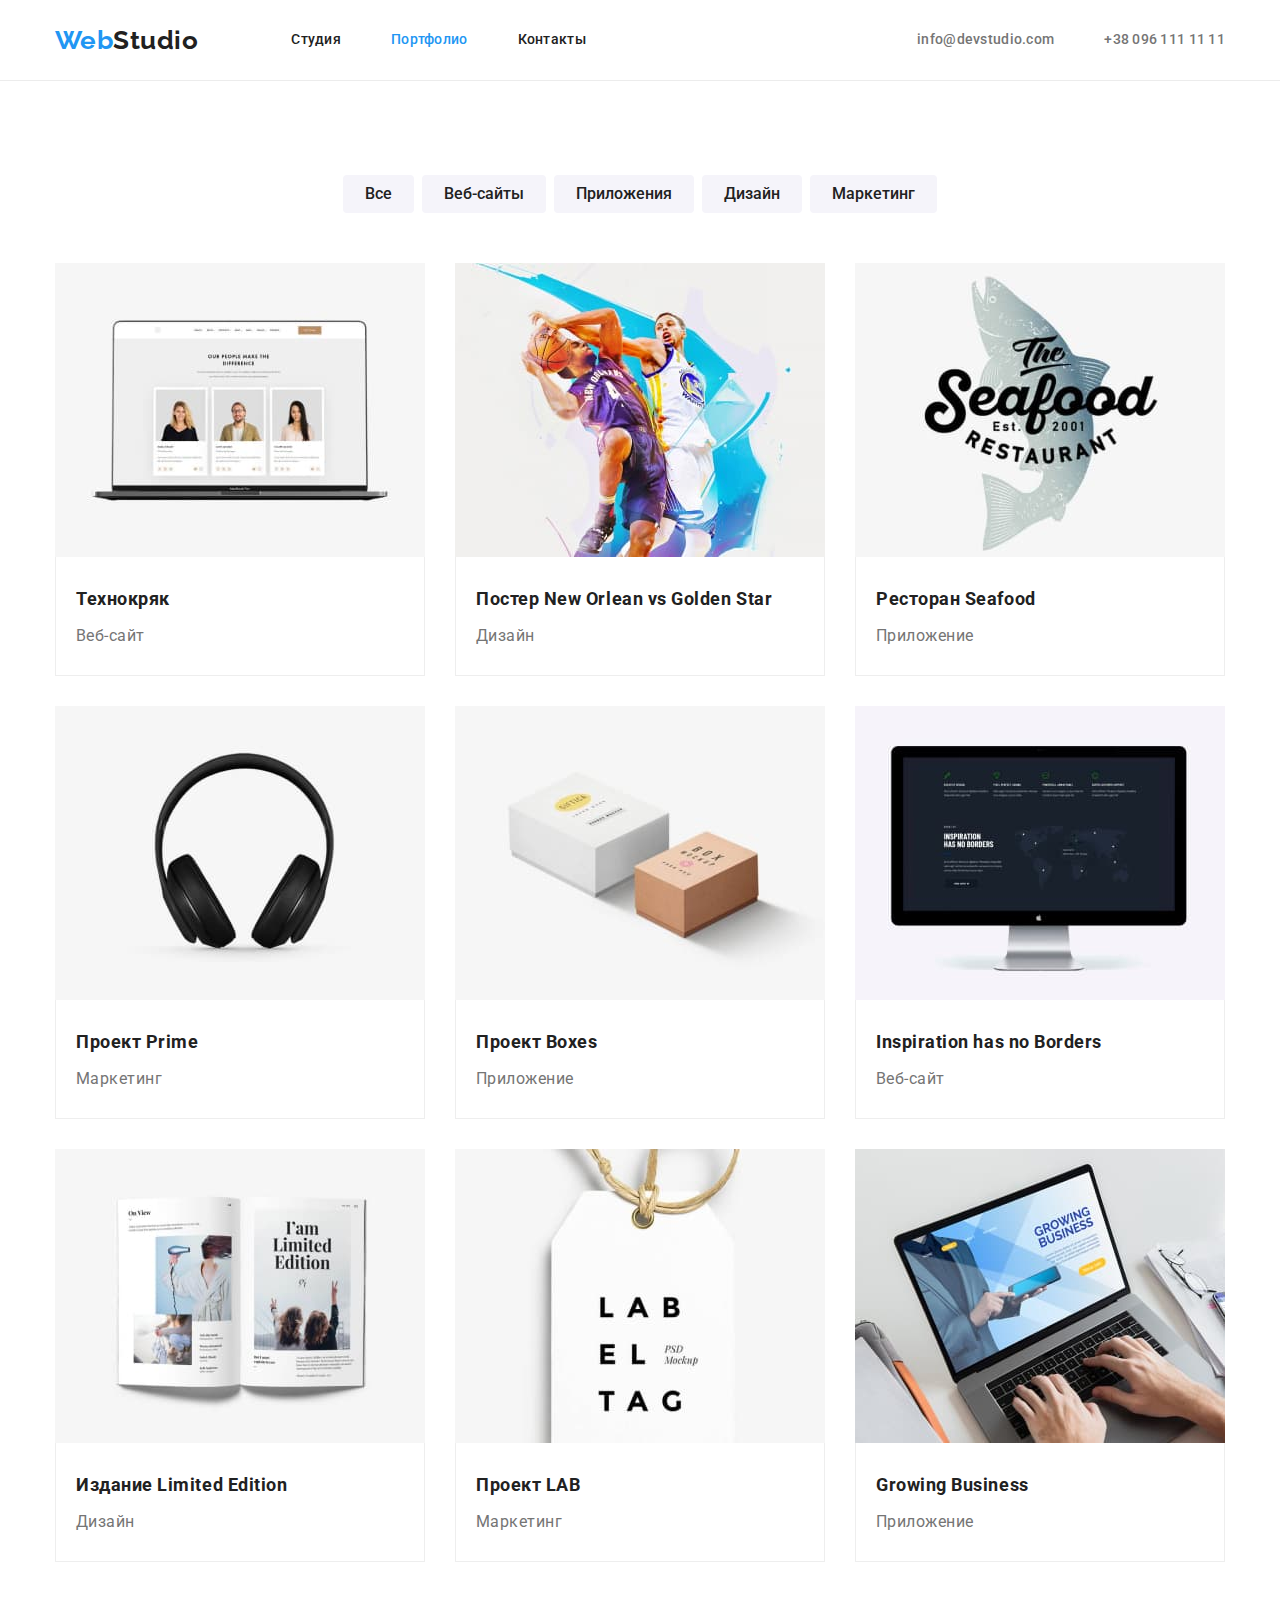
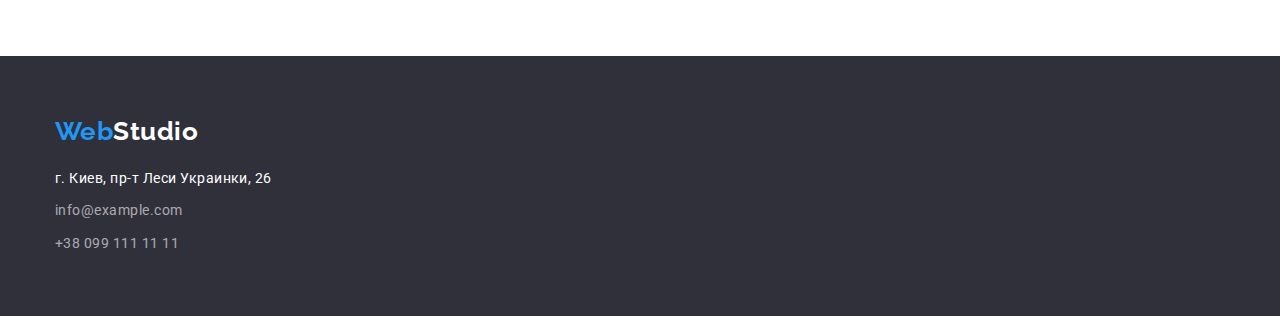
==== commit 41cb44b8: "update" ====
--- a/portfolio.html
+++ b/portfolio.html
@@ -190,7 +190,7 @@
       </section>
     </main>
     <footer class="footer">
-      <div class="footer-container">
+      <div class="container">
         <a class="footer-logo" href=""><span class="logo-blue">Web</span>Studio</a>
         <address class="footer-adress">
           <p class="footer-adress-street">г. Киев, пр-т Леси Украинки, 26</p>
--- a/css/styles.css
+++ b/css/styles.css
@@ -18,6 +18,13 @@
 }
 
 /* global */
+h1,
+h2,
+h3,
+p{
+    margin: 0;
+}
+
 .page-body {
     font-family: Roboto, sans-serif;
     letter-spacing: 0.03em;
@@ -27,32 +34,21 @@
 }
 
 .container,
-.header-container,
-.work-container,
-.footer-container{
+.header-container{
     margin: 0 auto;
     width: 1200px;
     padding: 0 15px;
-    text-align: center;
-    /* border: 1px solid tomato; */
-}
-
-
-.header-nav-list,
-.header-list,
-.features-list,
-.work-list,
-.team-list,
-.footer-list,
-.portfolio-buttons-list,
-.portfolio-list{
-    margin: 0px 0px;
-    padding: 0px 0px;
+}
+
+
+ul{
+    margin: 0;
+    padding: 0;
     list-style: none;
 }
 
 .section,
-.team-section{
+.features-section{
     padding-top: 94px;
     padding-bottom: 94px;
 }
@@ -64,8 +60,6 @@
 
 .header-container{
     display: flex;
-    align-items: center;
-    /* justify-content: space-between; */
 }
 
 .header-nav,
@@ -94,11 +88,16 @@
 }
 
 .header-nav-list {
+    align-items: center;
     margin-left: 93px;
 }
 
 .nav-link,
 .nav-link-current {
+    display: block;
+    padding-top: 32px;
+    padding-bottom: 32px;
+
     font-weight: 500;
     font-size: 14px;
     line-height: 1.14;
@@ -111,22 +110,16 @@
     margin-left: auto;
 }
 
-.header-nav-list-item{
-    margin-top: 32px;
-    margin-bottom: 32px;
-}
-
-/* .header-list-item{
-    margin-top: 32px;
-    margin-bottom: 32px;
-} */
-
 .header-list-item:not(:first-child),
 .header-nav-list-item:not(:first-child){
     margin-left: 50px;
 }
 
 .header-contact {
+    display: block;
+    padding-top: 32px;
+    padding-bottom: 32px;
+
     font-weight: 500;
     font-size: 14px;
     line-height: 1.14;
@@ -145,22 +138,16 @@
 
 /*main*/
 .hero{
-        background-color: var(--dark-background);
-}
-
-.container-hero{
     padding-top: 200px;
     padding-bottom: 200px;
-    margin-left: auto;
-    margin-right: auto;
-    width: 696px;
     text-align: center;
-    /* border: 1px solid tomato; */
+
+    background-color: var(--dark-background);
 }
 
 .hero-title{
-    margin-top: 0px;
-    margin-bottom: 0px;
+    margin: auto;
+    max-width: 696px;
 
     font-weight: 900;
     font-size: 44px;
@@ -171,6 +158,7 @@
 }
 
 .button-studio{
+    margin: auto;
     padding: 10px 32px;
     margin-top: 30px;
     box-shadow: 0px 4px 4px rbga(0, 0, 0, 0.15);
@@ -193,11 +181,16 @@
 }
 
 /* section лозунги */
+.features-section{
+    padding-bottom: 0;
+}
 
 .features-list{
     display: flex;
-    text-align: left;
-    /* justify-content: space-between; */
+}
+
+.features-list-item{
+    max-width: 270px;
 }
 
 .features-list-item:not(:first-child){
@@ -205,8 +198,6 @@
 }
 
 .features-title{
-    margin: 0px;
-
     font-weight: 700;
     font-size: 14px;
     line-height: 1.2;
@@ -214,23 +205,16 @@
 }
 
 .features-text{
-    margin-bottom: 0px;
     margin-top: 10px;
-    width: 270px;
-
+    
     font-size: 14px;
     line-height: 1.71;
     color: var(--secondary-text-color);
 }
 
 /* section зайняття */
-.work-container {
-    padding-top: 94px;
-}
-
 .work-list{
     display: flex;
-    /* justify-content: space-between; */
 }
 
 .work-list,
@@ -240,7 +224,7 @@
 
 .work-title,
 .team-title{
-    margin: 0px;
+    text-align: center;
 
     font-weight: 700;
     font-size: 36px;
@@ -251,11 +235,16 @@
     margin-left: 30px;
 }
 
+.work-img{
+    display: block;
+}
+
 /* section команда */
 .team-section{
     background-color: var(--light-background) ;
 }
 
+
 .team-list{
     display: flex;
     /* justify-content: space-between; */
@@ -263,7 +252,6 @@
 
 .team-member{
     width: 270px;
-    padding-bottom: 30px;
     margin-left: 30px;
 
     box-shadow: 0px 1px 3px rgba(0, 0, 0, 0.12), 0px 1px 1px rgba(0, 0, 0, 0.14), 0px 2px 1px rgba(0, 0, 0, 0.2);
@@ -275,10 +263,13 @@
     margin-left: 0px;
 }
 
+.team-member-box{
+    text-align: center;
+    padding-top: 30px;
+    padding-bottom: 30px;
+}
+
 .team-member-name{
-    margin-top: 30px;
-    margin-bottom: 0;
-
     font-weight: 500;
     font-size: 16px;
     line-height: 1.18;
@@ -286,7 +277,6 @@
 
 .team-position{
     margin-top: 10px;
-    margin-bottom: 0;
 
     font-size: 16px;
     line-height: 1.18;
@@ -301,7 +291,7 @@
 }
 
 .button-portfolio {
-    padding: 0px 22px;
+    padding: 6px 22px;
     border: transparent;
     border-radius: 4px;
     
@@ -328,7 +318,6 @@
 
 .portfolio-link{
     display: block;
-
     text-decoration-line: none;
 }
 
@@ -339,48 +328,44 @@
 .portfolio-list{
     display: flex;
     flex-wrap: wrap;
-    /* justify-content: space-between; */
     margin-top: 50px;
 }
 
 .portfolio-list-item{
-    text-align: left;
-    width: 370px;
+    max-width: 370px;
     margin-left: 30px;
-    margin-bottom: 30px;
+    margin-top: 30px;
+}
+
+.portfolio-list-item:hover,
+.portfolio-list-item:focus{
+    box-shadow: 0px 1px 1px rgba(0, 0, 0, 0.12),
+                0px 4px 4px rgba(0, 0, 0, 0.06), 
+                1px 4px 6px rgba(0, 0, 0, 0.16);
 }
 
 .portfolio-list-item:nth-child(3n+1){
     margin-left: 0px;
 }
 
-.portfolio-list-item:nth-last-child(-n+3){
-    margin-bottom: 0px;
+.portfolio-list-item:nth-child(-n + 3){
+    margin-top: 0px;
 }
 .portfolio-list-border-box{
-    padding-top: 20px;
-    padding-bottom: 20px;
+    padding: 24px 20px;
     border: 1px solid #EEEEEE;
     border-top: none;
 }
 .portfolio-title{
-    margin: 0;
-
     font-weight: 700;
     font-size: 18px;
     line-height: 2;
     letter-spacing: 0.03em;
     color: var(--primary-text-color);
 }
-.portfolio-title,
-.portfolio-text{
-    margin-left: 24px;
-    margin-right: 24px;
-}
 
 .portfolio-text{
     margin-top: 4px;
-    margin-bottom: 0px;
 
     font-size: 16px;
     line-height: 1.87;
@@ -392,10 +377,6 @@
     background-color: var(--dark-background);
 }
 
-.footer-container{
-    text-align: left;
-}
-
 .footer-logo{
     display: block;
 
@@ -413,14 +394,17 @@
 
 }
 
-.footer-adress-street{
-    margin-bottom: 0;
+.footer-list{
+    margin-top: 9px;
 }
 
 .footer-list-item{
+    display: block;
+}
+
+.footer-list-item:not(:first-child){
     margin-top: 9px;
 }
-
 .footer-adress-contact{
     color: var(--footer-opacity);
     text-decoration: none;
